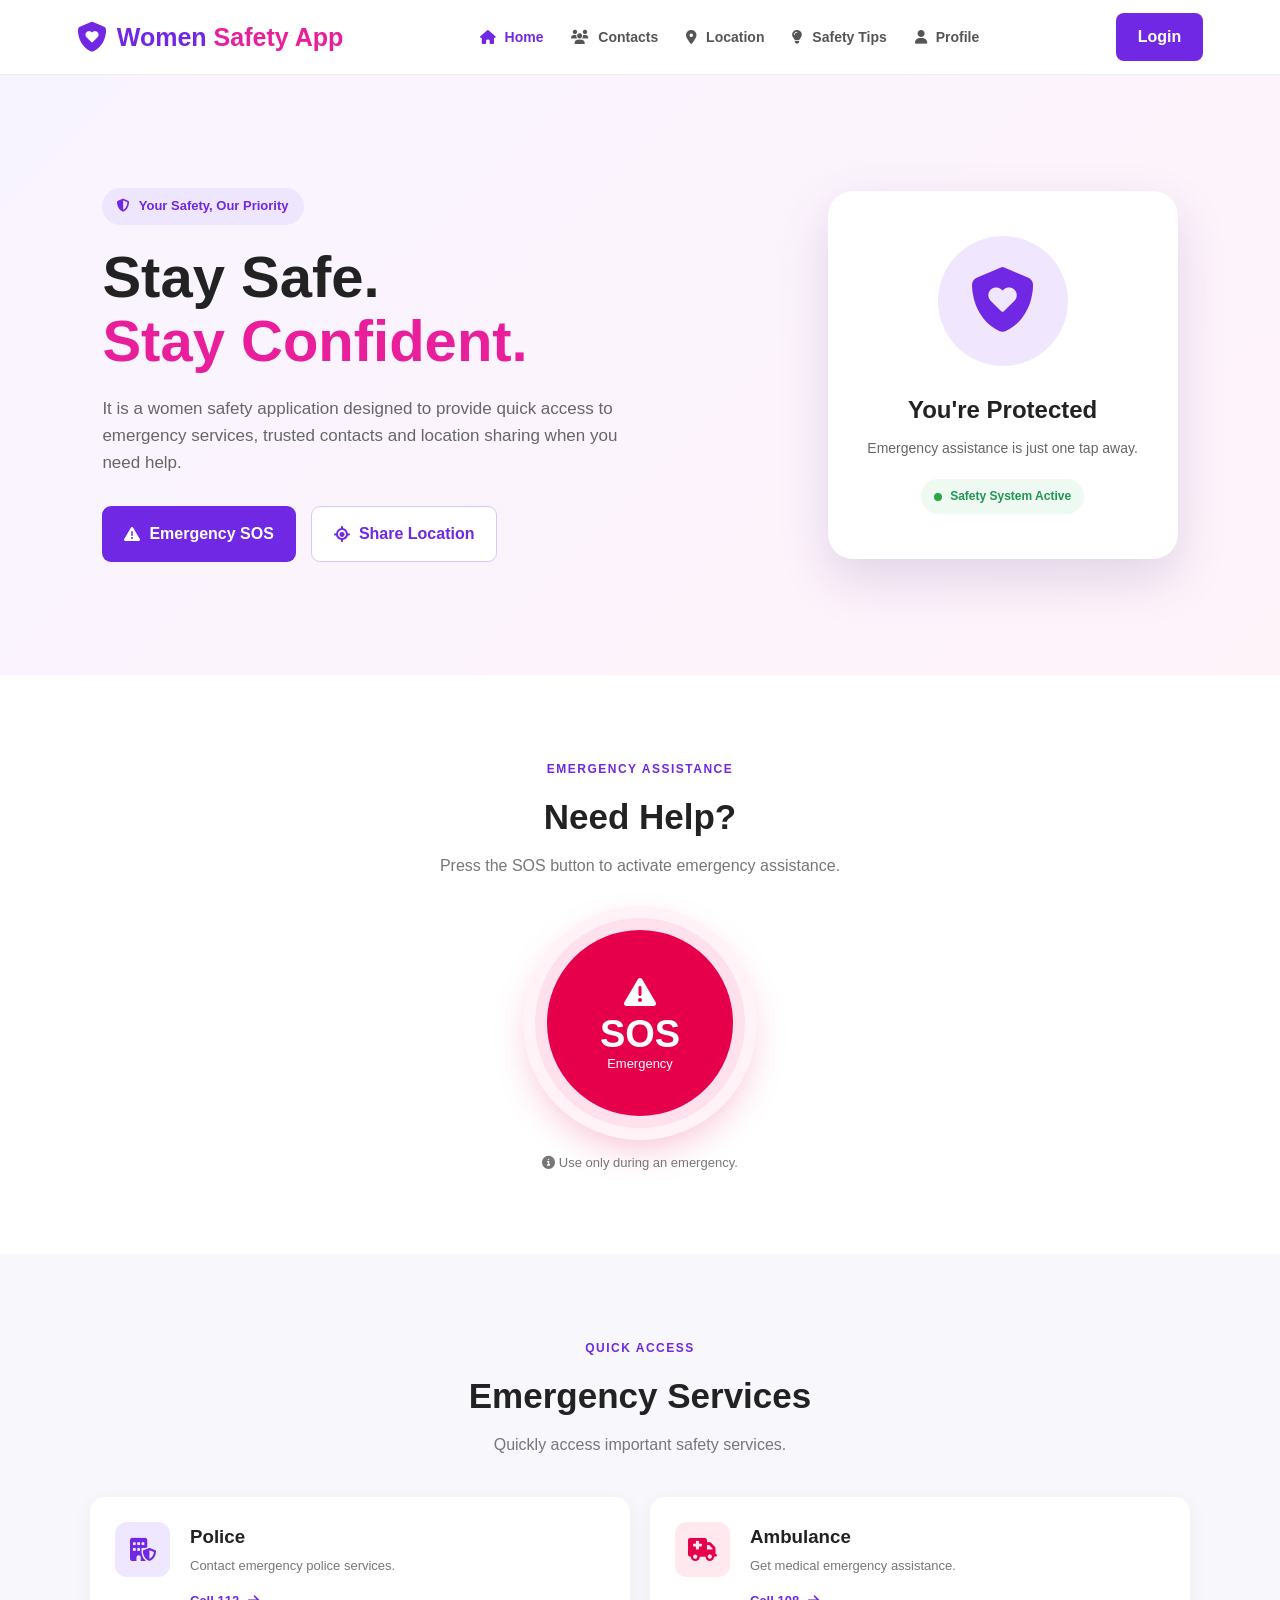
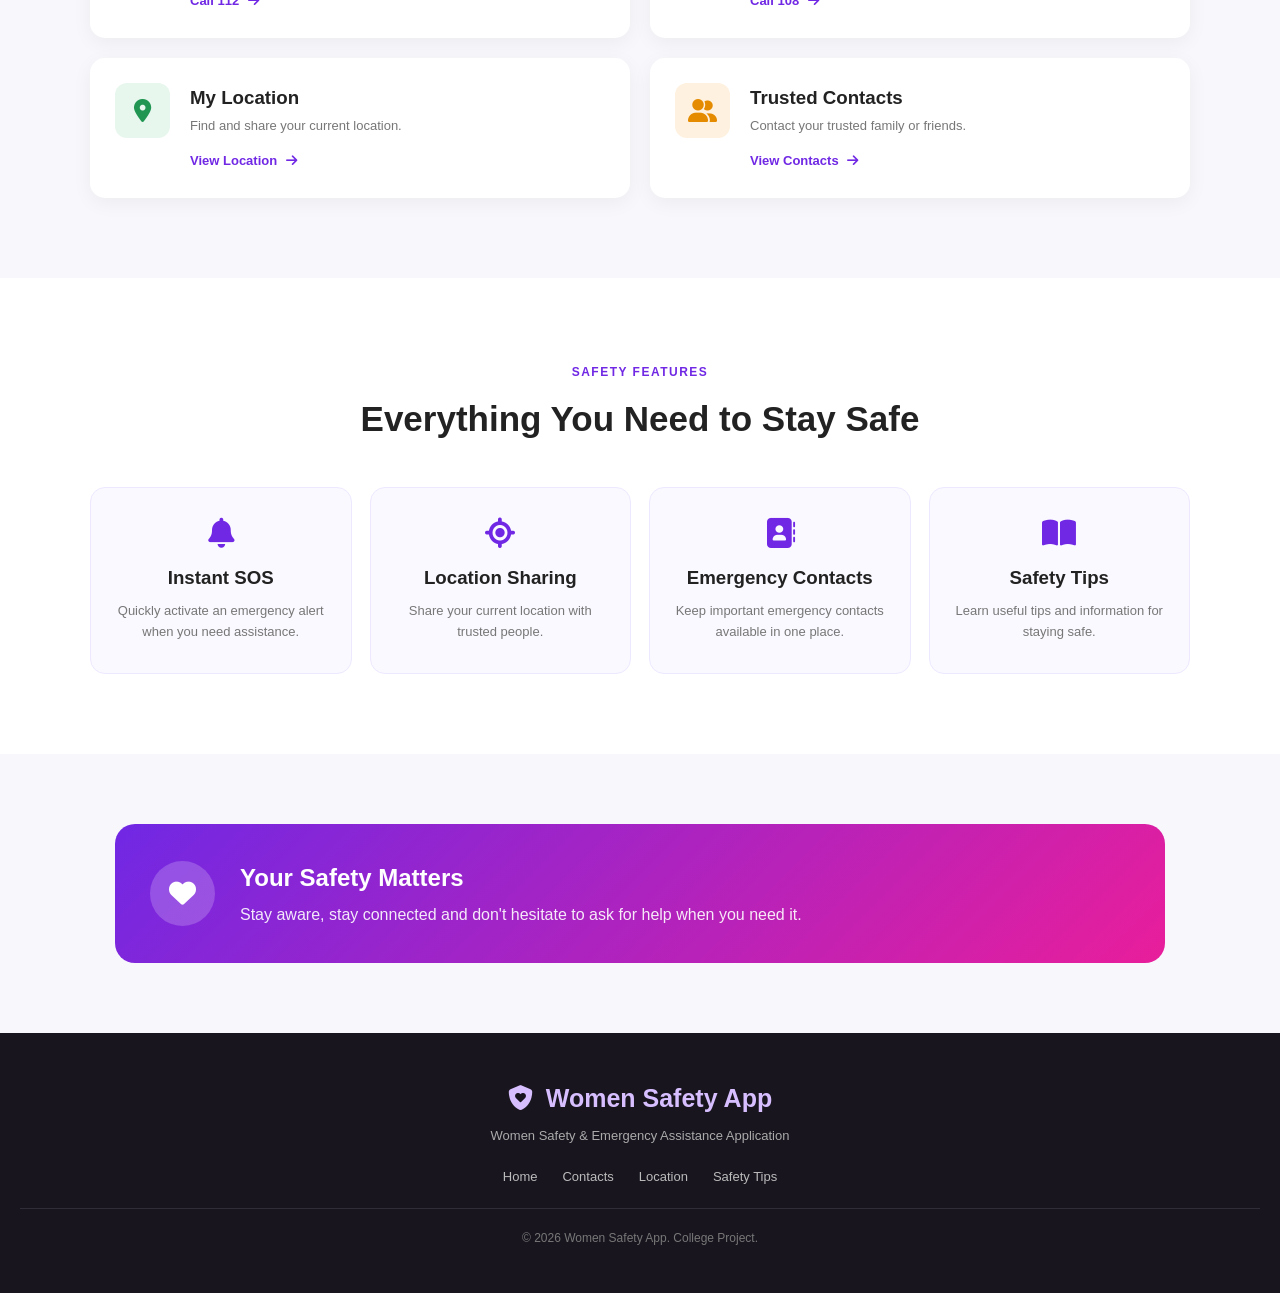
==== index.html @ 21b4808e "Add files via upload" ====
<!DOCTYPE html>
<html lang="en">
<head>
    <meta charset="UTF-8">
    <meta name="viewport" content="width=device-width, initial-scale=1.0">

    <title>Women Safety App</title>

    <!-- CSS -->
    <link rel="stylesheet" href="css/style.css">

    <!-- Icons -->
    <link rel="stylesheet"
          href="https://cdnjs.cloudflare.com/ajax/libs/font-awesome/6.5.2/css/all.min.css">
</head>

<body>

    <!-- ================= NAVBAR ================= -->

    <header class="navbar">

        <div class="logo">
            <i class="fa-solid fa-shield-heart"></i>
            <span>Women<span> Safety App</span></span>
        </div>

        <nav>
            <a href="index.html" class="active">
                <i class="fa-solid fa-house"></i> Home
            </a>

            <a href="contacts.html">
                <i class="fa-solid fa-users"></i> Contacts
            </a>

            <a href="location.html">
                <i class="fa-solid fa-location-dot"></i> Location
            </a>

            <a href="safety-tips.html">
                <i class="fa-solid fa-lightbulb"></i> Safety Tips
            </a>

            <a href="profile.html">
                <i class="fa-solid fa-user"></i> Profile
            </a>
        </nav>

        <a href="login.html" class="login-btn">
            Login
        </a>

    </header>


    <!-- ================= HERO SECTION ================= -->

    <section class="hero">

        <div class="hero-content">

            <span class="welcome">
                <i class="fa-solid fa-shield-halved"></i>
                Your Safety, Our Priority
            </span>

            <h1>
                Stay Safe.<br>
                <span>Stay Confident.</span>
            </h1>

            <p>
               It is a women safety application designed to provide
                quick access to emergency services, trusted contacts and
                location sharing when you need help.
            </p>

            <div class="hero-buttons">

                <a href="#sos" class="primary-btn">
                    <i class="fa-solid fa-triangle-exclamation"></i>
                    Emergency SOS
                </a>

                <a href="location.html" class="secondary-btn">
                    <i class="fa-solid fa-location-crosshairs"></i>
                    Share Location
                </a>

            </div>

        </div>


        <!-- Safety Illustration -->

        <div class="hero-card">

            <div class="shield">
                <i class="fa-solid fa-shield-heart"></i>
            </div>

            <h3>You're Protected</h3>

            <p>
                Emergency assistance is just one tap away.
            </p>

            <div class="status">
                <span class="status-dot"></span>
                Safety System Active
            </div>

        </div>

    </section>


    <!-- ================= SOS SECTION ================= -->

    <section class="sos-section" id="sos">

        <div class="section-heading">

            <span>EMERGENCY ASSISTANCE</span>

            <h2>Need Help?</h2>

            <p>
                Press the SOS button to activate emergency assistance.
            </p>

        </div>


        <div class="sos-container">

            <button class="sos-button" onclick="activateSOS()">

                <div class="sos-inner">

                    <i class="fa-solid fa-triangle-exclamation"></i>

                    <strong>SOS</strong>

                    <small>Emergency</small>

                </div>

            </button>

        </div>
        
        <p class="sos-note">
            <i class="fa-solid fa-circle-info"></i>
            Use only during an emergency.
        </p>

    </section>


    <!-- ================= QUICK SERVICES ================= -->

    <section class="services">

        <div class="section-heading">

            <span>QUICK ACCESS</span>

            <h2>Emergency Services</h2>

            <p>
                Quickly access important safety services.
            </p>

        </div>


        <div class="service-grid">


            <!-- Police -->

            <div class="service-card">

                <div class="service-icon police">
                    <i class="fa-solid fa-building-shield"></i>
                </div>

                <div>
                    <h3>Police</h3>

                    <p>
                        Contact emergency police services.
                    </p>

                    <a href="tel:112" class="service-link">
                        Call 112
                        <i class="fa-solid fa-arrow-right"></i>
                    </a>
                </div>

            </div>


            <!-- Ambulance -->

            <div class="service-card">

                <div class="service-icon ambulance">
                    <i class="fa-solid fa-truck-medical"></i>
                </div>

                <div>
                    <h3>Ambulance</h3>

                    <p>
                        Get medical emergency assistance.
                    </p>

                    <a href="tel:108" class="service-link">
                        Call 108
                        <i class="fa-solid fa-arrow-right"></i>
                    </a>
                </div>

            </div>


            <!-- Location -->

            <div class="service-card">

                <div class="service-icon location">
                    <i class="fa-solid fa-location-dot"></i>
                </div>

                <div>
                    <h3>My Location</h3>

                    <p>
                        Find and share your current location.
                    </p>

                    <a href="location.html" class="service-link">
                        View Location
                        <i class="fa-solid fa-arrow-right"></i>
                    </a>
                </div>

            </div>


            <!-- Contacts -->

            <div class="service-card">

                <div class="service-icon contacts">
                    <i class="fa-solid fa-user-group"></i>
                </div>

                <div>
                    <h3>Trusted Contacts</h3>

                    <p>
                        Contact your trusted family or friends.
                    </p>

                    <a href="contacts.html" class="service-link">
                        View Contacts
                        <i class="fa-solid fa-arrow-right"></i>
                    </a>
                </div>

            </div>

        </div>

    </section>


    <!-- ================= FEATURES ================= -->

    <section class="features">

        <div class="section-heading">

            <span>SAFETY FEATURES</span>

            <h2>Everything You Need to Stay Safe</h2>

        </div>


        <div class="feature-grid">


            <div class="feature-card">

                <i class="fa-solid fa-bell"></i>

                <h3>Instant SOS</h3>

                <p>
                    Quickly activate an emergency alert
                    when you need assistance.
                </p>

            </div>


            <div class="feature-card">

                <i class="fa-solid fa-location-crosshairs"></i>

                <h3>Location Sharing</h3>

                <p>
                    Share your current location with
                    trusted people.
                </p>

            </div>


            <div class="feature-card">

                <i class="fa-solid fa-address-book"></i>

                <h3>Emergency Contacts</h3>

                <p>
                    Keep important emergency contacts
                    available in one place.
                </p>

            </div>


            <div class="feature-card">

                <i class="fa-solid fa-book-open"></i>

                <h3>Safety Tips</h3>

                <p>
                    Learn useful tips and information
                    for staying safe.
                </p>

            </div>

        </div>

    </section>


    <!-- ================= SAFETY MESSAGE ================= -->

    <section class="safety-message">

        <div class="message-icon">
            <i class="fa-solid fa-heart"></i>
        </div>

        <div>

            <h2>Your Safety Matters</h2>

            <p>
                Stay aware, stay connected and don't hesitate
                to ask for help when you need it.
            </p>

        </div>

    </section>


    <!-- ================= FOOTER ================= -->

    <footer>

        <div class="footer-logo">
            <i class="fa-solid fa-shield-heart"></i>
            Women Safety App
        </div>

        <p>
            Women Safety & Emergency Assistance Application
        </p>

        <div class="footer-links">

            <a href="index.html">Home</a>
            <a href="contacts.html">Contacts</a>
            <a href="location.html">Location</a>
            <a href="safety-tips.html">Safety Tips</a>

        </div>

        <div class="copyright">
            © 2026 Women Safety App. College Project.
        </div>

    </footer>

    <!-- ================= JAVASCRIPT ================= -->

    <script src="js/script.js"></script>

</body>
</html>
---- css/style.css ----
/* =====================================================
   SAFEHER - WOMEN SAFETY APP
   MAIN STYLESHEET
===================================================== */


/* ================= GLOBAL ================= */

* {
    margin: 0;
    padding: 0;
    box-sizing: border-box;
}

html {
    scroll-behavior: smooth;
}

body {
    font-family: Arial, Helvetica, sans-serif;
    background: #f8f7fc;
    color: #222;
    line-height: 1.6;
}

a {
    text-decoration: none;
    color: inherit;
}

button,
input {
    font-family: inherit;
}


/* ================= NAVBAR ================= */

.navbar {
    width: 100%;
    min-height: 75px;
    background: #ffffff;
    display: flex;
    align-items: center;
    justify-content: space-between;
    padding: 0 6%;
    border-bottom: 1px solid #eeeeee;
    position: sticky;
    top: 0;
    z-index: 1000;
}

.logo {
    display: flex;
    align-items: center;
    gap: 10px;
    font-size: 25px;
    font-weight: 800;
    color: #7028e4;
}

.logo i {
    font-size: 30px;
}

.logo span span {
    color: #e91e9b;
}

.navbar nav {
    display: flex;
    gap: 28px;
}

.navbar nav a {
    color: #555;
    font-size: 14px;
    font-weight: 600;
    transition: 0.3s;
    padding: 8px 0;
}

.navbar nav a:hover,
.navbar nav a.active {
    color: #7028e4;
}

.navbar nav a i {
    margin-right: 5px;
}

.login-btn {
    background: #7028e4;
    color: white;
    padding: 11px 22px;
    border-radius: 8px;
    font-weight: 600;
    transition: 0.3s;
}

.login-btn:hover {
    transform: translateY(-2px);
    background: #5c1fc7;
}


/* ================= HERO ================= */

.hero {
    min-height: 600px;
    padding: 80px 8%;
    display: flex;
    align-items: center;
    justify-content: space-between;
    gap: 60px;
    background: linear-gradient(
        135deg,
        #f8f4ff 0%,
        #fff3fa 100%
    );
}

.hero-content {
    max-width: 600px;
}

.welcome {
    display: inline-block;
    color: #7028e4;
    background: #eee5ff;
    padding: 8px 15px;
    border-radius: 30px;
    font-size: 13px;
    font-weight: 700;
    margin-bottom: 20px;
}

.welcome i {
    margin-right: 5px;
}

.hero h1 {
    font-size: 58px;
    line-height: 1.1;
    color: #222;
    margin-bottom: 22px;
}

.hero h1 span {
    color: #e91e9b;
}

.hero p {
    color: #666;
    font-size: 17px;
    max-width: 550px;
    margin-bottom: 30px;
}

.hero-buttons {
    display: flex;
    gap: 15px;
    flex-wrap: wrap;
}

.primary-btn,
.secondary-btn {
    padding: 14px 22px;
    border-radius: 9px;
    font-weight: 700;
    display: inline-flex;
    align-items: center;
    gap: 9px;
    transition: 0.3s;
}

.primary-btn {
    background: #7028e4;
    color: white;
}

.primary-btn:hover {
    background: #5c1fc7;
    transform: translateY(-2px);
}

.secondary-btn {
    background: white;
    color: #7028e4;
    border: 1px solid #d9c8f7;
}

.secondary-btn:hover {
    background: #f0e9ff;
}


/* ================= HERO CARD ================= */

.hero-card {
    width: 350px;
    min-height: 350px;
    background: white;
    border-radius: 25px;
    padding: 45px 30px;
    text-align: center;
    box-shadow: 0 20px 50px rgba(70, 35, 120, 0.15);
}

.shield {
    width: 130px;
    height: 130px;
    border-radius: 50%;
    background: #f0e7ff;
    color: #7028e4;
    display: flex;
    justify-content: center;
    align-items: center;
    margin: auto auto 25px;
}

.shield i {
    font-size: 65px;
}

.hero-card h3 {
    font-size: 24px;
    margin-bottom: 8px;
}

.hero-card p {
    font-size: 14px;
    margin: auto auto 20px;
}

.status {
    display: inline-flex;
    align-items: center;
    gap: 8px;
    background: #edf9f1;
    color: #219653;
    padding: 8px 13px;
    border-radius: 30px;
    font-size: 12px;
    font-weight: 700;
}

.status-dot {
    width: 8px;
    height: 8px;
    background: #28a745;
    border-radius: 50%;
}


/* ================= SECTION HEADING ================= */

.section-heading {
    text-align: center;
    margin-bottom: 40px;
}

.section-heading span {
    color: #7028e4;
    font-size: 12px;
    font-weight: 800;
    letter-spacing: 1.5px;
}

.section-heading h2 {
    font-size: 35px;
    margin: 8px 0;
}

.section-heading p {
    color: #777;
}


/* ================= SOS SECTION ================= */

.sos-section {
    background: white;
    padding: 80px 6%;
    text-align: center;
}

.sos-container {
    display: flex;
    justify-content: center;
    align-items: center;
}

.sos-button {
    width: 210px;
    height: 210px;
    border-radius: 50%;
    border: 12px solid #ffe0ed;
    background: #e6004c;
    color: white;
    cursor: pointer;
    box-shadow:
        0 0 0 12px #fff3f7,
        0 15px 40px rgba(230, 0, 76, 0.3);
    transition: 0.3s;
}

.sos-button:hover {
    transform: scale(1.06);
}

.sos-button:active {
    transform: scale(0.97);
}

.sos-inner {
    display: flex;
    flex-direction: column;
    align-items: center;
}

.sos-inner i {
    font-size: 32px;
    margin-bottom: 5px;
}

.sos-inner strong {
    font-size: 38px;
}

.sos-inner small {
    font-size: 13px;
}

.sos-note {
    margin-top: 25px;
    color: #777;
    font-size: 13px;
}


/* ================= SERVICES ================= */

.services {
    padding: 80px 7%;
    background: #f8f7fc;
}

.service-grid {
    display: grid;
    grid-template-columns: repeat(2, 1fr);
    gap: 20px;
    max-width: 1100px;
    margin: auto;
}

.service-card {
    background: white;
    border-radius: 15px;
    padding: 25px;
    display: flex;
    gap: 20px;
    align-items: flex-start;
    box-shadow: 0 5px 20px rgba(0,0,0,0.05);
    transition: 0.3s;
}

.service-card:hover {
    transform: translateY(-5px);
    box-shadow: 0 12px 25px rgba(0,0,0,0.08);
}

.service-icon {
    min-width: 55px;
    height: 55px;
    border-radius: 12px;
    display: flex;
    align-items: center;
    justify-content: center;
    font-size: 23px;
}

.service-icon.police {
    background: #eee7ff;
    color: #7028e4;
}

.service-icon.ambulance {
    background: #ffe9ee;
    color: #e6004c;
}

.service-icon.location {
    background: #e7f7ed;
    color: #219653;
}

.service-icon.contacts {
    background: #fff1df;
    color: #e58b00;
}

.service-card h3 {
    margin-bottom: 4px;
}

.service-card p {
    color: #777;
    font-size: 13px;
    margin-bottom: 10px;
}

.service-link {
    color: #7028e4;
    font-size: 13px;
    font-weight: 700;
}

.service-link i {
    margin-left: 5px;
}


/* ================= FEATURES ================= */

.features {
    padding: 80px 7%;
    background: white;
}

.feature-grid {
    max-width: 1100px;
    margin: auto;
    display: grid;
    grid-template-columns: repeat(4, 1fr);
    gap: 18px;
}

.feature-card {
    text-align: center;
    background: #faf9ff;
    padding: 30px 18px;
    border-radius: 15px;
    border: 1px solid #eee8ff;
    transition: 0.3s;
}

.feature-card:hover {
    transform: translateY(-5px);
    border-color: #d9c8f7;
}

.feature-card > i {
    font-size: 30px;
    color: #7028e4;
    margin-bottom: 15px;
}

.feature-card h3 {
    margin-bottom: 8px;
}

.feature-card p {
    color: #777;
    font-size: 13px;
}


/* ================= SAFETY MESSAGE ================= */

.safety-message {
    max-width: 1050px;
    margin: 70px auto;
    padding: 35px;
    background: linear-gradient(
        135deg,
        #7028e4,
        #e91e9b
    );
    color: white;
    border-radius: 20px;
    display: flex;
    align-items: center;
    gap: 25px;
}

.message-icon {
    min-width: 65px;
    height: 65px;
    border-radius: 50%;
    background: rgba(255,255,255,0.2);
    display: flex;
    justify-content: center;
    align-items: center;
    font-size: 27px;
}

.safety-message h2 {
    margin-bottom: 5px;
}

.safety-message p {
    opacity: 0.9;
}


/* ================= FOOTER ================= */

footer {
    background: #18151f;
    color: white;
    text-align: center;
    padding: 45px 20px;
}

.footer-logo {
    font-size: 25px;
    font-weight: 800;
    color: #d7bfff;
    margin-bottom: 8px;
}

.footer-logo i {
    margin-right: 6px;
}

footer p {
    color: #aaa;
    font-size: 13px;
}

.footer-links {
    margin: 20px 0;
    display: flex;
    justify-content: center;
    gap: 25px;
}

.footer-links a {
    color: #bbb;
    font-size: 13px;
}

.footer-links a:hover {
    color: white;
}

.copyright {
    color: #777;
    font-size: 12px;
    border-top: 1px solid #302c38;
    padding-top: 20px;
}


/* =====================================================
   LOGIN / SIGNUP PAGE
===================================================== */

.login-page {
    min-height: 100vh;
    background: linear-gradient(
        135deg,
        #f4efff,
        #fff2fa
    );
}

.login-container {
    min-height: 100vh;
    display: grid;
    grid-template-columns: 1fr 1fr;
}


/* ================= LOGIN LEFT ================= */

.login-left {
    background: linear-gradient(
        145deg,
        #7028e4,
        #e91e9b
    );
    color: white;
    padding: 70px 10%;
    display: flex;
    flex-direction: column;
    justify-content: center;
}

.login-brand {
    display: flex;
    align-items: center;
    gap: 15px;
    margin-bottom: 60px;
}

.login-brand h1 {
    font-size: 32px;
}

.login-brand h1 span {
    color: #ffd1eb;
}

.brand-icon {
    width: 55px;
    height: 55px;
    border-radius: 15px;
    background: rgba(255,255,255,0.18);
    display: flex;
    justify-content: center;
    align-items: center;
    font-size: 28px;
}

.login-left h2 {
    font-size: 48px;
    line-height: 1.15;
    margin-bottom: 20px;
}

.login-left > p {
    max-width: 500px;
    opacity: 0.9;
    font-size: 16px;
    margin-bottom: 35px;
}


/* ================= LOGIN FEATURES ================= */

.login-features {
    display: flex;
    flex-direction: column;
    gap: 15px;
}

.login-feature {
    display: flex;
    align-items: center;
    gap: 13px;
    font-size: 14px;
}

.login-feature i {
    width: 35px;
    height: 35px;
    background: rgba(255,255,255,0.15);
    border-radius: 9px;
    display: flex;
    align-items: center;
    justify-content: center;
}


/* ================= LOGIN RIGHT ================= */

.login-right {
    display: flex;
    justify-content: center;
    align-items: center;
    padding: 40px;
}

.login-box {
    width: 100%;
    max-width: 470px;
    background: white;
    padding: 45px;
    border-radius: 20px;
    box-shadow: 0 15px 50px rgba(50,30,80,0.12);
}

.mobile-logo {
    display: none;
    width: 60px;
    height: 60px;
    margin: 0 auto 15px;
    border-radius: 15px;
    background: #eee5ff;
    color: #7028e4;
    align-items: center;
    justify-content: center;
    font-size: 28px;
}

.login-box h2 {
    text-align: center;
    font-size: 30px;
}

.login-subtitle {
    text-align: center;
    color: #777;
    font-size: 14px;
    margin: 5px 0 30px;
}


/* ================= INPUT ================= */

.input-group {
    margin-bottom: 18px;
}

.input-group label {
    display: block;
    font-size: 13px;
    font-weight: 700;
    margin-bottom: 7px;
    color: #444;
}

.input-box {
    height: 50px;
    border: 1px solid #ddd;
    border-radius: 9px;
    display: flex;
    align-items: center;
    padding: 0 14px;
    transition: 0.3s;
    background: #fff;
}

.input-box:focus-within {
    border-color: #7028e4;
    box-shadow: 0 0 0 3px #eee5ff;
}

.input-box > i {
    color: #999;
    margin-right: 10px;
}

.input-box input {
    width: 100%;
    border: none;
    outline: none;
    font-size: 14px;
    background: transparent;
}

.input-box input::placeholder {
    color: #aaa;
}

.password-toggle {
    border: none;
    background: none;
    color: #999;
    cursor: pointer;
    padding: 5px;
}


/* ================= LOGIN OPTIONS ================= */

.login-options {
    display: flex;
    justify-content: space-between;
    align-items: center;
    margin: 5px 0 22px;
    font-size: 12px;
}

.remember {
    display: flex;
    align-items: center;
    gap: 7px;
    color: #666;
}

.remember input {
    accent-color: #7028e4;
}

.login-options a {
    color: #7028e4;
    font-weight: 700;
}

.login-options a:hover {
    text-decoration: underline;
}


/* ================= LOGIN BUTTON ================= */

.login-submit {
    width: 100%;
    height: 50px;
    border: none;
    border-radius: 9px;
    background: linear-gradient(
        135deg,
        #7028e4,
        #e91e9b
    );
    color: white;
    font-size: 15px;
    font-weight: 700;
    cursor: pointer;
    transition: 0.3s;
}

.login-submit:hover {
    transform: translateY(-2px);
    box-shadow: 0 8px 20px rgba(112,40,228,0.25);
}

.login-submit i {
    margin-right: 7px;
}


/* ================= DIVIDER ================= */

.divider {
    display: flex;
    align-items: center;
    gap: 12px;
    margin: 25px 0;
    color: #aaa;
    font-size: 12px;
}

.divider::before,
.divider::after {
    content: "";
    flex: 1;
    height: 1px;
    background: #eee;
}


/* ================= DEMO BUTTON ================= */

.demo-login {
    width: 100%;
    height: 48px;
    border: 1px solid #ddd;
    background: white;
    color: #555;
    border-radius: 9px;
    font-weight: 600;
    cursor: pointer;
    transition: 0.3s;
}

.demo-login:hover {
    background: #f8f5ff;
    border-color: #cdb8f5;
}

.demo-login i {
    margin-right: 7px;
    color: #7028e4;
}


/* ================= REGISTER ================= */

.register-text {
    text-align: center;
    color: #777;
    font-size: 13px;
    margin-top: 25px;
}

.register-text a {
    color: #7028e4;
    font-weight: 700;
}

.register-text a:hover {
    text-decoration: underline;
}


/* ================= BACK HOME ================= */

.back-home {
    display: flex;
    justify-content: center;
    align-items: center;
    gap: 7px;
    margin-top: 20px;
    color: #777;
    font-size: 13px;
}

.back-home:hover {
    color: #7028e4;
}


/* ================= TERMS ================= */

.terms {
    margin: 5px 0 20px;
    font-size: 12px;
    line-height: 1.5;
}

.terms a {
    color: #7028e4;
    font-weight: 700;
}


/* =====================================================
   RESPONSIVE DESIGN
===================================================== */


/* Tablets */

@media (max-width: 1000px) {

    .navbar {
        padding: 0 3%;
    }

    .navbar nav {
        gap: 15px;
    }

    .hero {
        padding: 60px 5%;
    }

    .hero h1 {
        font-size: 45px;
    }

    .feature-grid {
        grid-template-columns: repeat(2, 1fr);
    }

    .login-left {
        padding: 50px;
    }

    .login-left h2 {
        font-size: 40px;
    }

}


/* Mobile */

@media (max-width: 750px) {

    /* Navbar */

    .navbar {
        min-height: auto;
        padding: 15px 20px;
        flex-wrap: wrap;
        gap: 12px;
    }

    .navbar nav {
        width: 100%;
        order: 3;
        justify-content: center;
        gap: 13px;
        overflow-x: auto;
    }

    .navbar nav a {
        white-space: nowrap;
        font-size: 12px;
    }

    .login-btn {
        padding: 8px 15px;
        font-size: 13px;
    }


    /* Hero */

    .hero {
        flex-direction: column;
        text-align: center;
        padding: 50px 20px;
    }

    .hero h1 {
        font-size: 40px;
    }

    .hero p {
        font-size: 15px;
    }

    .hero-buttons {
        justify-content: center;
    }

    .hero-card {
        width: 100%;
        max-width: 350px;
    }


    /* Services */

    .service-grid {
        grid-template-columns: 1fr;
    }


    /* Features */

    .feature-grid {
        grid-template-columns: 1fr;
    }


    /* Safety Message */

    .safety-message {
        margin: 40px 20px;
        padding: 25px;
        flex-direction: column;
        text-align: center;
    }


    /* Login */

    .login-container {
        grid-template-columns: 1fr;
    }

    .login-left {
        display: none;
    }

    .login-right {
        min-height: 100vh;
        padding: 20px;
    }

    .login-box {
        padding: 30px 22px;
    }

    .mobile-logo {
        display: flex;
    }

    .login-box h2 {
        font-size: 26px;
    }

}


/* Small Mobile */

@media (max-width: 400px) {

    .logo {
        font-size: 21px;
    }

    .logo i {
        font-size: 25px;
    }

    .hero h1 {
        font-size: 34px;
    }

    .sos-button {
        width: 175px;
        height: 175px;
    }

    .sos-inner strong {
        font-size: 32px;
    }

    .section-heading h2 {
        font-size: 28px;
    }

    .login-box {
        padding: 25px 18px;
    }

}
/* =====================================================
   CONTACTS PAGE
===================================================== */

.page-header {
    background: linear-gradient(135deg, #f1eaff, #fff0f8);
    padding: 60px 8%;
}

.page-header span {
    color: #7028e4;
    font-size: 12px;
    font-weight: 800;
    letter-spacing: 1px;
}

.page-header h1 {
    font-size: 42px;
    margin: 8px 0;
}

.page-header p {
    color: #777;
}


.contacts-container {
    max-width: 1100px;
    margin: auto;
    padding: 50px 20px;
}


.contact-form-card,
.contact-list-card,
.official-emergency {
    background: white;
    border-radius: 18px;
    padding: 30px;
    margin-bottom: 25px;
    box-shadow: 0 5px 25px rgba(0,0,0,0.06);
}


.card-title {
    display: flex;
    align-items: center;
    gap: 15px;
    margin-bottom: 25px;
}

.title-icon {
    width: 55px;
    height: 55px;
    background: #eee5ff;
    color: #7028e4;
    border-radius: 12px;
    display: flex;
    justify-content: center;
    align-items: center;
    font-size: 22px;
}

.card-title h2 {
    font-size: 22px;
}

.card-title p {
    color: #888;
    font-size: 13px;
}


.form-grid {
    display: grid;
    grid-template-columns: repeat(3, 1fr);
    gap: 18px;
}


.form-group label {
    display: block;
    font-size: 13px;
    font-weight: 700;
    margin-bottom: 7px;
}


.contact-input {
    height: 48px;
    border: 1px solid #ddd;
    border-radius: 9px;
    display: flex;
    align-items: center;
    padding: 0 13px;
}

.contact-input:focus-within {
    border-color: #7028e4;
    box-shadow: 0 0 0 3px #eee5ff;
}

.contact-input i {
    color: #999;
    margin-right: 10px;
}

.contact-input input,
.contact-input select {
    width: 100%;
    height: 100%;
    border: none;
    outline: none;
    background: transparent;
    font-size: 13px;
}


.add-contact-btn {
    margin-top: 20px;
    padding: 13px 22px;
    border: none;
    border-radius: 9px;
    background: #7028e4;
    color: white;
    font-weight: 700;
    cursor: pointer;
}

.add-contact-btn:hover {
    background: #5c1fc7;
}


.list-header {
    display: flex;
    align-items: center;
    justify-content: space-between;
    margin-bottom: 20px;
}

.small-title {
    color: #7028e4;
    font-size: 11px;
    font-weight: 800;
    letter-spacing: 1px;
}

.list-header h2 {
    margin-top: 4px;
}


.contact-count {
    background: #f0e9ff;
    color: #7028e4;
    padding: 8px 13px;
    border-radius: 20px;
    font-size: 12px;
    font-weight: 700;
}


.contact-item {
    display: grid;
    grid-template-columns: 1.5fr 1fr auto;
    align-items: center;
    gap: 20px;
    padding: 17px;
    background: #faf9ff;
    border: 1px solid #eee9f8;
    border-radius: 12px;
    margin-bottom: 10px;
}


.contact-person {
    display: flex;
    align-items: center;
    gap: 12px;
}


.person-avatar {
    width: 45px;
    height: 45px;
    border-radius: 50%;
    background: #7028e4;
    color: white;
    display: flex;
    align-items: center;
    justify-content: center;
    font-weight: 800;
}


.contact-person h3 {
    font-size: 15px;
}


.contact-person span {
    color: #888;
    font-size: 12px;
}


.contact-number {
    color: #555;
    font-size: 13px;
}


.contact-number i {
    color: #7028e4;
    margin-right: 5px;
}


.contact-actions {
    display: flex;
    gap: 8px;
}


.call-contact {
    background: #219653;
    color: white;
    padding: 9px 13px;
    border-radius: 7px;
    font-size: 12px;
    font-weight: 700;
}


.delete-contact {
    width: 35px;
    border: none;
    border-radius: 7px;
    background: #ffe8ee;
    color: #e6004c;
    cursor: pointer;
}


.empty-state {
    text-align: center;
    padding: 35px 20px;
    color: #777;
}


.empty-icon {
    width: 65px;
    height: 65px;
    background: #f0e9ff;
    color: #7028e4;
    border-radius: 50%;
    display: flex;
    justify-content: center;
    align-items: center;
    margin: auto auto 15px;
    font-size: 25px;
}


.empty-state h3 {
    color: #444;
    margin-bottom: 5px;
}


.empty-state p {
    font-size: 13px;
}


/* Official emergency services */

.official-grid {
    display: grid;
    grid-template-columns: repeat(2, 1fr);
    gap: 15px;
}


.official-card {
    display: flex;
    align-items: center;
    gap: 15px;
    padding: 18px;
    background: #faf9ff;
    border-radius: 12px;
}


.official-icon {
    width: 48px;
    height: 48px;
    border-radius: 10px;
    background: #eee5ff;
    color: #7028e4;
    display: flex;
    justify-content: center;
    align-items: center;
    font-size: 20px;
}


.official-card h3 {
    font-size: 15px;
}


.official-card p {
    color: #888;
    font-size: 12px;
}


.official-card a {
    display: inline-block;
    margin-top: 4px;
    color: #7028e4;
    font-size: 12px;
    font-weight: 800;
}


/* Contacts responsive */

@media (max-width: 800px) {

    .form-grid {
        grid-template-columns: 1fr;
    }

    .contact-item {
        grid-template-columns: 1fr;
    }

    .contact-actions {
        justify-content: flex-start;
    }

    .official-grid {
        grid-template-columns: 1fr;
    }

}


@media (max-width: 500px) {

    .page-header {
        padding: 40px 20px;
    }

    .page-header h1 {
        font-size: 32px;
    }

    .contact-form-card,
    .contact-list-card,
    .official-emergency {
        padding: 20px;
    }

    .list-header {
        align-items: flex-start;
        gap: 10px;
    }

}
/* =====================================================
   SAFETY TIPS PAGE
===================================================== */

.tips-container {
    max-width: 1000px;
    margin: auto;
    padding: 50px 20px;
}

.safety-tip-card {
    background: white;
    border-radius: 16px;
    padding: 25px;
    margin-bottom: 16px;
    display: grid;
    grid-template-columns: 55px 60px 1fr;
    align-items: center;
    gap: 18px;
    box-shadow: 0 5px 20px rgba(0,0,0,0.05);
    border: 1px solid #eee8f8;
}

.tip-number {
    font-size: 14px;
    font-weight: 800;
    color: #7028e4;
}

.tip-icon {
    width: 55px;
    height: 55px;
    border-radius: 12px;
    background: #eee5ff;
    color: #7028e4;
    display: flex;
    justify-content: center;
    align-items: center;
    font-size: 22px;
}

.tip-content h2 {
    font-size: 19px;
    margin-bottom: 5px;
}

.tip-content p {
    color: #777;
    font-size: 13px;
}

.emergency-mini-links {
    display: flex;
    gap: 10px;
    margin-top: 12px;
    flex-wrap: wrap;
}

.emergency-mini-links a {
    background: #f0e9ff;
    color: #7028e4;
    padding: 7px 11px;
    border-radius: 7px;
    font-size: 11px;
    font-weight: 700;
}

.tips-emergency {
    margin-top: 35px;
    padding: 25px;
    background: linear-gradient(135deg, #7028e4, #e91e9b);
    color: white;
    border-radius: 16px;
    display: flex;
    align-items: center;
    gap: 15px;
}

.tips-emergency-icon {
    width: 50px;
    height: 50px;
    background: rgba(255,255,255,0.2);
    border-radius: 50%;
    display: flex;
    align-items: center;
    justify-content: center;
}

.tips-emergency h2 {
    font-size: 19px;
}

.tips-emergency p {
    opacity: 0.9;
    font-size: 12px;
}

.tips-emergency a {
    margin-left: auto;
    background: white;
    color: #7028e4;
    padding: 10px 16px;
    border-radius: 8px;
    font-size: 12px;
    font-weight: 800;
}


/* =====================================================
   PROFILE PAGE
===================================================== */

.profile-container {
    max-width: 900px;
    margin: auto;
    padding: 50px 20px;
}

.profile-card,
.settings-card,
.account-actions {
    background: white;
    border-radius: 18px;
    padding: 30px;
    margin-bottom: 20px;
    box-shadow: 0 5px 25px rgba(0,0,0,0.06);
}

.profile-header {
    display: flex;
    align-items: center;
    gap: 18px;
    padding-bottom: 25px;
    border-bottom: 1px solid #eee;
    margin-bottom: 25px;
}

.profile-avatar {
    width: 75px;
    height: 75px;
    border-radius: 50%;
    background: linear-gradient(135deg, #7028e4, #e91e9b);
    color: white;
    display: flex;
    justify-content: center;
    align-items: center;
    font-size: 30px;
    font-weight: 800;
}

.profile-header h2 {
    font-size: 23px;
}

.profile-header p {
    color: #888;
    font-size: 13px;
    margin: 3px 0 7px;
}

.profile-status {
    background: #edf9f1;
    color: #219653;
    padding: 5px 9px;
    border-radius: 15px;
    font-size: 10px;
    font-weight: 700;
}

.profile-status i {
    font-size: 6px;
    margin-right: 3px;
}

.profile-grid {
    display: grid;
    grid-template-columns: repeat(2, 1fr);
    gap: 18px;
}

.save-profile-btn {
    margin-top: 22px;
    padding: 12px 20px;
    border: none;
    border-radius: 8px;
    background: #7028e4;
    color: white;
    font-weight: 700;
    cursor: pointer;
}

.save-profile-btn:hover {
    background: #5c1fc7;
}

.settings-title {
    display: flex;
    gap: 14px;
    align-items: center;
    margin-bottom: 15px;
}

.settings-title h2 {
    font-size: 21px;
}

.settings-title p {
    color: #888;
    font-size: 12px;
}

.setting-row {
    display: flex;
    justify-content: space-between;
    align-items: center;
    padding: 18px 0;
    border-top: 1px solid #eee;
}

.setting-row h3 {
    font-size: 14px;
}

.setting-row h3 i {
    color: #7028e4;
    margin-right: 7px;
}

.setting-row p {
    color: #888;
    font-size: 11px;
    margin-top: 3px;
    max-width: 600px;
}


/* Toggle */

.switch {
    position: relative;
    width: 45px;
    height: 24px;
    flex-shrink: 0;
}

.switch input {
    display: none;
}

.slider {
    position: absolute;
    inset: 0;
    background: #ccc;
    border-radius: 30px;
    cursor: pointer;
    transition: 0.3s;
}

.slider:before {
    content: "";
    position: absolute;
    width: 18px;
    height: 18px;
    left: 3px;
    top: 3px;
    background: white;
    border-radius: 50%;
    transition: 0.3s;
}

.switch input:checked + .slider {
    background: #7028e4;
}

.switch input:checked + .slider:before {
    transform: translateX(21px);
}


/* Account Actions */

.account-action,
.logout-action {
    width: 100%;
    display: flex;
    align-items: center;
    gap: 15px;
    padding: 17px 5px;
    border-bottom: 1px solid #eee;
    background: transparent;
    border-top: none;
    border-left: none;
    border-right: none;
    text-align: left;
    cursor: pointer;
}

.account-action:last-child,
.logout-action:last-child {
    border-bottom: none;
}

.account-action > i:first-child,
.logout-action > i:first-child {
    width: 42px;
    height: 42px;
    background: #f0e9ff;
    color: #7028e4;
    border-radius: 10px;
    display: flex;
    justify-content: center;
    align-items: center;
}

.account-action div,
.logout-action div {
    flex: 1;
}

.account-action strong,
.logout-action strong {
    display: block;
    font-size: 14px;
}

.account-action span,
.logout-action span {
    color: #888;
    font-size: 11px;
}

.account-action .arrow,
.logout-action .arrow {
    color: #aaa;
    width: auto;
    height: auto;
    background: transparent;
}

.logout-action > i:first-child {
    color: #e6004c;
    background: #ffe9ef;
}

.logout-action:hover {
    background: #fff8fa;
}


/* Responsive */

@media (max-width: 700px) {

    .safety-tip-card {
        grid-template-columns: 45px 1fr;
    }

    .tip-number {
        grid-row: span 2;
    }

    .tip-content {
        grid-column: 2;
    }

    .tips-emergency {
        flex-wrap: wrap;
    }

    .tips-emergency a {
        margin-left: 0;
    }

    .profile-grid {
        grid-template-columns: 1fr;
    }

}

@media (max-width: 450px) {

    .safety-tip-card {
        padding: 18px;
        gap: 12px;
    }

    .profile-card,
    .settings-card,
    .account-actions {
        padding: 20px;
    }

    .profile-avatar {
        width: 60px;
        height: 60px;
        font-size: 24px;
    }

}
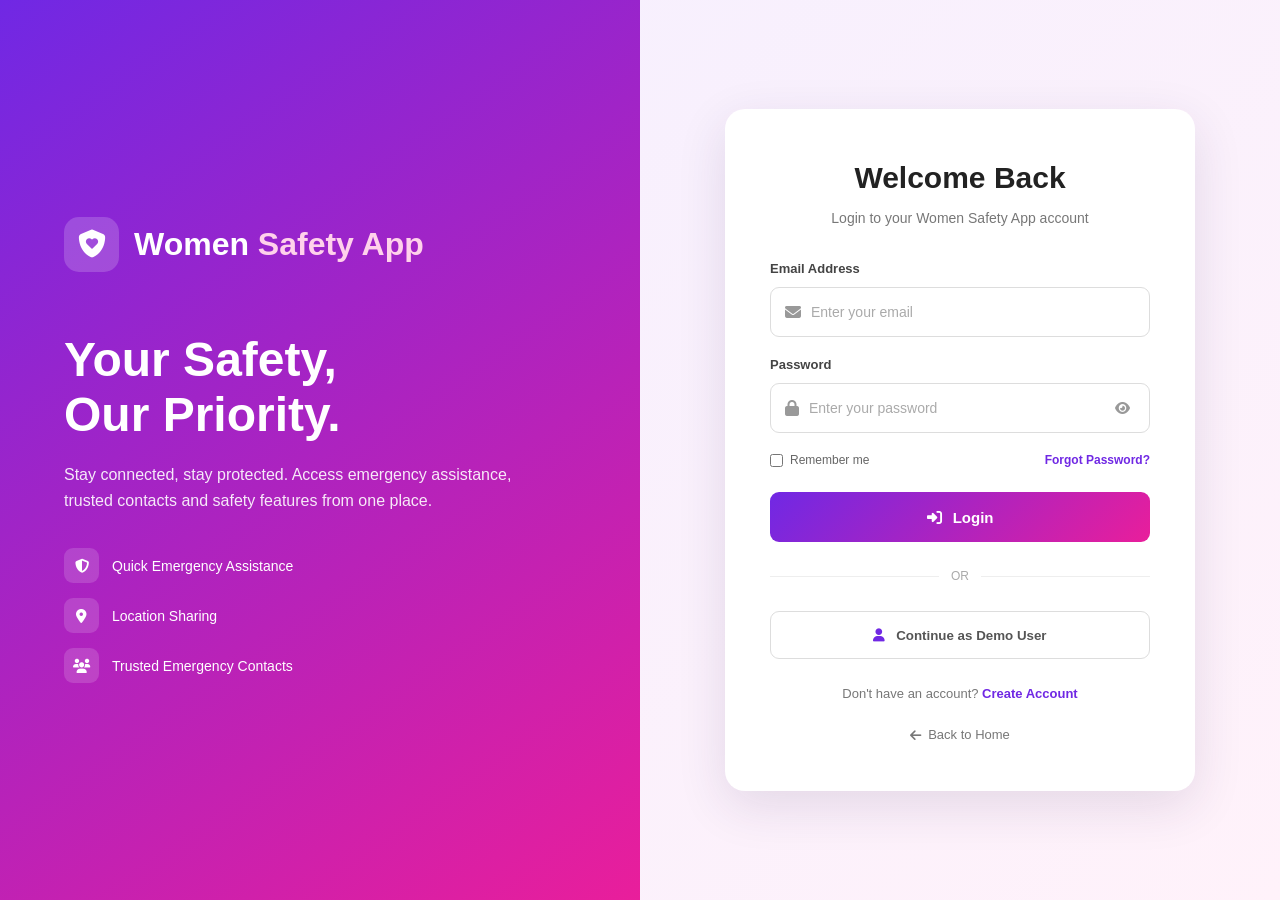
==== commit 251c0c8a: "Add files via upload" ====
--- a/index.html
+++ b/index.html
@@ -13,6 +13,12 @@
     <!-- Icons -->
     <link rel="stylesheet"
           href="https://cdnjs.cloudflare.com/ajax/libs/font-awesome/6.5.2/css/all.min.css">
+
+    <script>
+    if (localStorage.getItem("Women Safety App LoggedIn") !== "true") {
+        window.location.replace("login.html");
+    }
+</script>
 </head>
 
 <body>
@@ -48,10 +54,11 @@
             </a>
         </nav>
 
-        <a href="login.html" class="login-btn">
-            Login
-        </a>
-
+        <div id="authButton">
+            <a href="login.html" class="login-btn">
+                Login
+            </a>
+        </div>
     </header>
 
 
@@ -413,4 +420,3 @@
 
 </body>
 </html>
-
--- a/css/style.css
+++ b/css/style.css
@@ -1869,3 +1869,346 @@
     }
 
 }
+
+/* =====================================================
+   LOCATION PAGE - FINAL DESIGN
+===================================================== */
+
+.location-container {
+    max-width: 1100px;
+    margin: auto;
+    padding: 50px 20px 70px;
+}
+
+/* Main Location Card */
+.location-card {
+    background: #ffffff;
+    border-radius: 20px;
+    padding: 35px;
+    text-align: center;
+    box-shadow: 0 8px 30px rgba(70, 35, 120, 0.08);
+    margin-bottom: 25px;
+}
+
+.location-icon-large {
+    width: 85px;
+    height: 85px;
+    margin: 0 auto 18px;
+    border-radius: 50%;
+    background: #eee5ff;
+    color: #7028e4;
+    display: flex;
+    align-items: center;
+    justify-content: center;
+    font-size: 36px;
+}
+
+.location-card h2 {
+    font-size: 27px;
+    color: #222;
+    margin-bottom: 7px;
+}
+
+.location-card > p {
+    color: #777;
+    font-size: 14px;
+    margin-bottom: 25px;
+}
+
+/* Get Location Button */
+.get-location-btn {
+    width: 100%;
+    max-width: 500px;
+    min-height: 55px;
+    border: none;
+    border-radius: 10px;
+    background: linear-gradient(135deg, #7028e4, #e91e9b);
+    color: white;
+    font-size: 15px;
+    font-weight: 700;
+    cursor: pointer;
+    display: inline-flex;
+    align-items: center;
+    justify-content: center;
+    gap: 9px;
+    transition: 0.3s;
+    box-shadow: 0 8px 20px rgba(112, 40, 228, 0.2);
+}
+
+.get-location-btn:hover {
+    transform: translateY(-2px);
+    box-shadow: 0 12px 25px rgba(112, 40, 228, 0.28);
+}
+
+.get-location-btn:active {
+    transform: scale(0.98);
+}
+
+/* Loading */
+.location-loading {
+    display: none;
+    margin: 18px auto 0;
+    padding: 13px 16px;
+    max-width: 500px;
+    background: #f5f1ff;
+    color: #7028e4;
+    border-radius: 10px;
+    font-size: 13px;
+    font-weight: 600;
+}
+
+.location-loading i {
+    margin-right: 7px;
+}
+
+/* Error */
+.location-error {
+    display: none;
+    margin: 18px auto 0;
+    padding: 13px 16px;
+    max-width: 500px;
+    background: #fff0f3;
+    color: #d6285c;
+    border: 1px solid #ffd3df;
+    border-radius: 10px;
+    font-size: 13px;
+    font-weight: 600;
+    text-align: left;
+}
+
+.location-error i {
+    margin-right: 7px;
+}
+
+/* Location Details */
+.location-details {
+    background: #ffffff;
+    border-radius: 20px;
+    padding: 32px;
+    box-shadow: 0 8px 30px rgba(70, 35, 120, 0.08);
+    margin-bottom: 25px;
+}
+
+.location-details-header {
+    display: flex;
+    align-items: center;
+    justify-content: space-between;
+    gap: 20px;
+    margin-bottom: 25px;
+}
+
+.location-details-header .small-title {
+    color: #7028e4;
+    font-size: 11px;
+    font-weight: 800;
+    letter-spacing: 1.5px;
+}
+
+.location-details-header h2 {
+    font-size: 25px;
+    margin-top: 5px;
+}
+
+/* Location Found */
+.location-status {
+    display: flex;
+    align-items: center;
+    gap: 7px;
+    background: #edf9f1;
+    color: #219653;
+    padding: 8px 13px;
+    border-radius: 20px;
+    font-size: 12px;
+    font-weight: 700;
+    white-space: nowrap;
+}
+
+.location-status span {
+    width: 8px;
+    height: 8px;
+    background: #28a745;
+    border-radius: 50%;
+}
+
+/* Coordinates */
+.coordinates-grid {
+    display: grid;
+    grid-template-columns: repeat(2, 1fr);
+    gap: 14px;
+}
+
+.coordinate-box {
+    display: flex;
+    align-items: center;
+    gap: 14px;
+    padding: 18px;
+    background: #faf9ff;
+    border: 1px solid #eee9f8;
+    border-radius: 14px;
+    transition: 0.25s;
+}
+
+.coordinate-box:hover {
+    border-color: #d9c8f7;
+    transform: translateY(-2px);
+}
+
+.coordinate-icon {
+    width: 48px;
+    height: 48px;
+    border-radius: 12px;
+    background: #eee5ff;
+    color: #7028e4;
+    display: flex;
+    align-items: center;
+    justify-content: center;
+    font-size: 19px;
+    flex-shrink: 0;
+}
+
+.coordinate-box span {
+    display: block;
+    color: #888;
+    font-size: 12px;
+    margin-bottom: 3px;
+}
+
+.coordinate-box strong {
+    display: block;
+    color: #222;
+    font-size: 15px;
+    word-break: break-word;
+}
+
+/* Map & Share Buttons */
+.map-actions {
+    display: grid;
+    grid-template-columns: 1fr 1fr;
+    gap: 14px;
+    margin-top: 22px;
+}
+
+.map-actions button {
+    min-height: 52px;
+    border: none;
+    border-radius: 10px;
+    padding: 12px 15px;
+    font-size: 14px;
+    font-weight: 700;
+    cursor: pointer;
+    transition: 0.25s;
+}
+
+.open-map-btn {
+    background: #7028e4;
+    color: white;
+}
+
+.share-location-btn {
+    background: #e91e9b;
+    color: white;
+}
+
+.map-actions button:hover:not(:disabled) {
+    transform: translateY(-2px);
+}
+
+.map-actions button:disabled {
+    background: #e3e3e3 !important;
+    color: #999 !important;
+    cursor: not-allowed;
+}
+
+/* Privacy / Safety */
+.location-safety {
+    display: flex;
+    align-items: flex-start;
+    gap: 16px;
+    padding: 23px;
+    background: linear-gradient(
+        135deg,
+        #f7f1ff,
+        #fff3fa
+    );
+    border: 1px solid #eee1fa;
+    border-radius: 18px;
+}
+
+.safety-icon {
+    width: 48px;
+    height: 48px;
+    border-radius: 12px;
+    background: #eee5ff;
+    color: #7028e4;
+    display: flex;
+    align-items: center;
+    justify-content: center;
+    font-size: 20px;
+    flex-shrink: 0;
+}
+
+.location-safety h3 {
+    font-size: 16px;
+    margin-bottom: 4px;
+}
+
+.location-safety p {
+    color: #777;
+    font-size: 13px;
+    line-height: 1.6;
+}
+
+
+/* =====================================================
+   LOCATION PAGE - MOBILE
+===================================================== */
+
+@media (max-width: 700px) {
+
+    .location-container {
+        padding: 30px 15px 50px;
+    }
+
+    .location-card {
+        padding: 25px 20px;
+    }
+
+    .location-icon-large {
+        width: 72px;
+        height: 72px;
+        font-size: 30px;
+    }
+
+    .location-card h2 {
+        font-size: 23px;
+    }
+
+    .location-details {
+        padding: 22px 18px;
+    }
+
+    .location-details-header {
+        align-items: flex-start;
+        flex-direction: column;
+    }
+
+    .location-details-header h2 {
+        font-size: 22px;
+    }
+
+    .location-status {
+        font-size: 11px;
+    }
+
+    .coordinates-grid {
+        grid-template-columns: 1fr;
+    }
+
+    .map-actions {
+        grid-template-columns: 1fr;
+    }
+
+    .location-safety {
+        padding: 18px;
+    }
+}
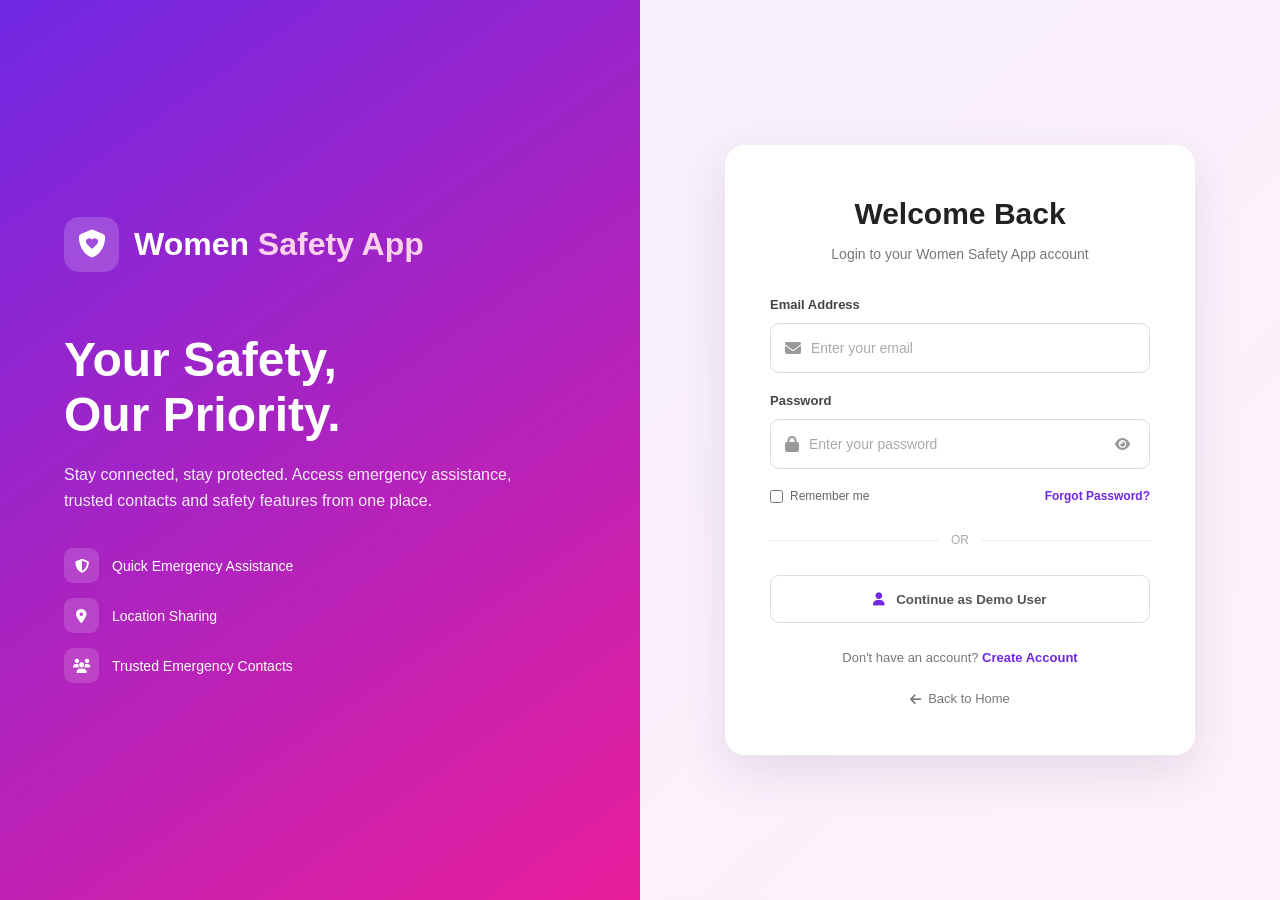
==== commit 1152058f: "Add files via upload" ====
--- a/index.html
+++ b/index.html
@@ -22,6 +22,11 @@
 </head>
 
 <body>
+    <script>
+        if (localStorage.getItem("Women Safety App LoggedIn") !== "true") {
+        window.location.replace("login.html");
+        }
+    </script>
 
     <!-- ================= NAVBAR ================= -->
 
@@ -36,6 +41,11 @@
             <a href="index.html" class="active">
                 <i class="fa-solid fa-house"></i> Home
             </a>
+            
+            <a href="dashboard.html">
+                <i class="fas fa-chart-line"></i> Dashboard
+            </a>
+
 
             <a href="contacts.html">
                 <i class="fa-solid fa-users"></i> Contacts
--- a/css/style.css
+++ b/css/style.css
@@ -70,7 +70,8 @@
 
 .navbar nav {
     display: flex;
-    gap: 28px;
+    gap: 21px;
+    margin-left: auto;
 }
 
 .navbar nav a {
@@ -2211,4 +2212,444 @@
     .location-safety {
         padding: 18px;
     }
-}+}
+
+
+
+
+
+
+
+/* ============== SMART EMERGENCY DASHBOARD ============== */
+
+.dashboard-welcome {
+    display: flex;
+    justify-content: space-between;
+    align-items: center;
+    gap: 24px;
+    padding: 48px 6% 32px;
+    background: linear-gradient(135deg, #f1eaff, #fff0f8);
+}
+
+.dashboard-eyebrow,
+.dashboard-section-heading span,
+.dashboard-checklist-content > span {
+    color: #7028e4;
+    font-size: 12px;
+    font-weight: 800;
+    letter-spacing: 1.2px;
+}
+
+.dashboard-welcome h1 {
+    margin: 12px 0;
+    font-size: clamp(30px, 4vw, 42px);
+    color: #25183d;
+}
+
+.dashboard-welcome p {
+    color: #625a70;
+    line-height: 1.7;
+    margin-bottom: 0;
+}
+
+.dashboard-status {
+    white-space: nowrap;
+    padding: 12px 16px;
+    background: #ffffff;
+    border-radius: 30px;
+    color: #287a48;
+    font-size: 13px;
+    font-weight: 700;
+}
+
+.dashboard-status-dot {
+    display: inline-block;
+    width: 8px;
+    height: 8px;
+    background: #2ca55d;
+    border-radius: 50%;
+    margin-right: 8px;
+}
+
+.dashboard-container {
+    max-width: 1250px;
+    width: 90%;
+    margin: 32px auto 65px;
+}
+
+.dashboard-sos-card {
+    display: flex;
+    align-items: center;
+    justify-content: space-between;
+    gap: 25px;
+    padding: 32px;
+    border-radius: 22px;
+    color: #ffffff;
+    background: linear-gradient(120deg, #6e26c8, #a13ec7);
+    box-shadow: 0 12px 32px rgba(112, 40, 228, 0.16);
+}
+
+.dashboard-sos-copy {
+    max-width: 650px;
+}
+
+.sos-label {
+    font-size: 11px;
+    letter-spacing: 1.5px;
+    font-weight: 800;
+    color: #f5dfff;
+}
+
+.dashboard-sos-card h2 {
+    font-size: clamp(24px, 3vw, 34px);
+    margin: 12px 0;
+}
+
+.dashboard-sos-card p {
+    line-height: 1.7;
+    color: #f5eaff;
+}
+
+.dashboard-sos-button {
+    display: inline-flex;
+    align-items: center;
+    gap: 10px;
+    margin: 10px 0;
+    padding: 14px 23px;
+    border: none;
+    border-radius: 12px;
+    background: #ffffff;
+    color: #7b21ba;
+    font-size: 15px;
+    font-weight: 800;
+    cursor: pointer;
+}
+
+.dashboard-sos-button:hover {
+    transform: translateY(-2px);
+}
+
+.dashboard-sos-card small {
+    display: block;
+    margin-top: 8px;
+    color: #f2e4ff;
+    line-height: 1.6;
+}
+
+.dashboard-sos-icon {
+    display: grid;
+    place-items: center;
+    flex-shrink: 0;
+    width: 135px;
+    height: 135px;
+    border: 1px solid rgba(255,255,255,0.4);
+    background: rgba(255,255,255,0.13);
+    border-radius: 50%;
+    font-size: 58px;
+}
+
+.dashboard-stats {
+    display: grid;
+    grid-template-columns: repeat(3, minmax(0, 1fr));
+    gap: 20px;
+    margin: 28px 0 42px;
+}
+
+.dashboard-stat-card {
+    display: flex;
+    align-items: center;
+    gap: 15px;
+    padding: 22px;
+    background: #ffffff;
+    border: 1px solid #eee8f5;
+    border-radius: 17px;
+    box-shadow: 0 5px 20px rgba(45, 25, 70, 0.04);
+    min-width: 0;
+}
+
+.dashboard-stat-icon,
+.dashboard-action-icon {
+    display: grid;
+    place-items: center;
+    flex-shrink: 0;
+    width: 48px;
+    height: 48px;
+    border-radius: 14px;
+    font-size: 20px;
+}
+
+.purple {
+    color: #7028e4;
+    background: #f0e7ff;
+}
+
+.pink {
+    color: #d63384;
+    background: #ffe6f1;
+}
+
+.green {
+    color: #24834a;
+    background: #e4f7e9;
+}
+
+.red {
+    color: #d82945;
+    background: #ffeaed;
+}
+
+.blue {
+    color: #286bd6;
+    background: #e8f0ff;
+}
+
+.orange {
+    color: #b86710;
+    background: #fff0dc;
+}
+
+.dashboard-stat-card p {
+    margin: 0 0 5px;
+    font-size: 13px;
+    color: #6e6678;
+}
+
+.dashboard-stat-card h3 {
+    margin: 0 0 5px;
+    font-size: 20px;
+    color: #2a2037;
+}
+
+.dashboard-stat-card span {
+    font-size: 11px;
+    color: #777080;
+    line-height: 1.5;
+}
+
+.dashboard-section-heading {
+    margin-bottom: 20px;
+}
+
+.dashboard-section-heading h2 {
+    margin: 8px 0;
+    color: #2a2037;
+    font-size: 28px;
+}
+
+.dashboard-action-grid {
+    display: grid;
+    grid-template-columns: repeat(4, minmax(0, 1fr));
+    gap: 20px;
+}
+
+.dashboard-action-card {
+    display: block;
+    text-decoration: none;
+    color: inherit;
+    background: #ffffff;
+    border: 1px solid #eee8f5;
+    border-radius: 17px;
+    padding: 23px;
+    transition: transform 0.2s, box-shadow 0.2s;
+}
+
+.dashboard-action-card:hover {
+    transform: translateY(-4px);
+    box-shadow: 0 12px 26px rgba(45, 25, 70, 0.09);
+}
+
+.dashboard-action-card h3 {
+    margin: 18px 0 8px;
+    font-size: 17px;
+    color: #2a2037;
+}
+
+.dashboard-action-card p {
+    min-height: 55px;
+    font-size: 13px;
+    color: #706779;
+    line-height: 1.7;
+}
+
+.dashboard-action-card > span {
+    display: inline-block;
+    margin-top: 10px;
+    color: #7028e4;
+    font-size: 12px;
+    font-weight: 800;
+}
+
+.dashboard-checklist {
+    display: flex;
+    gap: 22px;
+    margin-top: 36px;
+    padding: 28px;
+    border: 1px solid #eee8f5;
+    border-radius: 18px;
+    background: #ffffff;
+}
+
+.dashboard-checklist-icon {
+    display: grid;
+    place-items: center;
+    flex-shrink: 0;
+    width: 55px;
+    height: 55px;
+    background: #f0e7ff;
+    color: #7028e4;
+    border-radius: 16px;
+    font-size: 24px;
+}
+
+.dashboard-checklist-content h2 {
+    margin: 8px 0;
+    color: #2a2037;
+}
+
+.dashboard-checklist-content p {
+    color: #706779;
+    line-height: 1.6;
+}
+
+.dashboard-checklist-content label {
+    display: block;
+    margin-top: 14px;
+    color: #51475e;
+    line-height: 1.6;
+}
+
+.dashboard-checklist-content input {
+    accent-color: #7028e4;
+    margin-right: 9px;
+}
+
+.dashboard-disclaimer {
+    display: flex;
+    gap: 10px;
+    margin-top: 24px;
+    color: #706779;
+    font-size: 13px;
+    line-height: 1.7;
+}
+
+.dashboard-disclaimer i {
+    color: #7028e4;
+    margin-top: 3px;
+}
+
+@media (max-width: 950px) {
+    .dashboard-stats {
+        grid-template-columns: 1fr;
+    }
+
+    .dashboard-action-grid {
+        grid-template-columns: repeat(2, minmax(0, 1fr));
+    }
+}
+
+@media (max-width: 600px) {
+    .dashboard-welcome {
+        flex-direction: column;
+        align-items: flex-start;
+        padding: 35px 5%;
+    }
+
+    .dashboard-container {
+        width: 92%;
+        margin-top: 22px;
+    }
+
+    .dashboard-sos-card {
+        padding: 23px;
+    }
+
+    .dashboard-sos-icon {
+        display: none;
+    }
+
+    .dashboard-action-grid {
+        grid-template-columns: 1fr;
+    }
+
+    .dashboard-action-card p {
+        min-height: auto;
+    }
+
+    .dashboard-checklist {
+        padding: 20px;
+        gap: 14px;
+    }
+
+    .dashboard-checklist-icon {
+        width: 42px;
+        height: 42px;
+    }
+}
+
+
+/* ===== RED EMERGENCY SOS BUTTON ===== */
+
+.sos-card {
+    background: linear-gradient(135deg, #b91c1c, #ef4444) !important;
+    color: #ffffff !important;
+    border-radius: 22px;
+    padding: 28px;
+    box-shadow: 0 10px 25px rgba(220, 38, 38, 0.25);
+}
+
+.sos-card h2,
+.sos-card p {
+    color: #ffffff !important;
+}
+
+.sos-btn {
+    display: inline-flex;
+    align-items: center;
+    justify-content: center;
+    gap: 10px;
+    background: #ffffff !important;
+    color: #dc2626 !important;
+    border: 2px solid #ffffff !important;
+    border-radius: 14px;
+    padding: 15px 28px;
+    font-size: 19px;
+    font-weight: 800;
+    cursor: pointer;
+    box-shadow: 0 5px 0 #991b1b;
+    transition: 0.2s ease;
+}
+
+.sos-btn:hover {
+    background: #fee2e2 !important;
+    transform: translateY(-2px);
+}
+
+.sos-btn:active {
+    transform: translateY(2px);
+    box-shadow: 0 2px 0 #991b1b;
+}
+
+.sos-btn i {
+    color: #dc2626;
+}
+
+
+/* ===== DASHBOARD NAV BUTTON ===== */
+
+.dashboard-nav-btn {
+    display: inline-flex;
+    align-items: center;
+    gap: 7px;
+    background: #6d28d9;
+    color: #ffffff !important;
+    padding: 10px 16px;
+    border-radius: 10px;
+    text-decoration: none;
+    font-weight: 700;
+    transition: 0.2s ease;
+}
+
+.dashboard-nav-btn:hover {
+    background: #4c1d95;
+    transform: translateY(-2px);
+}
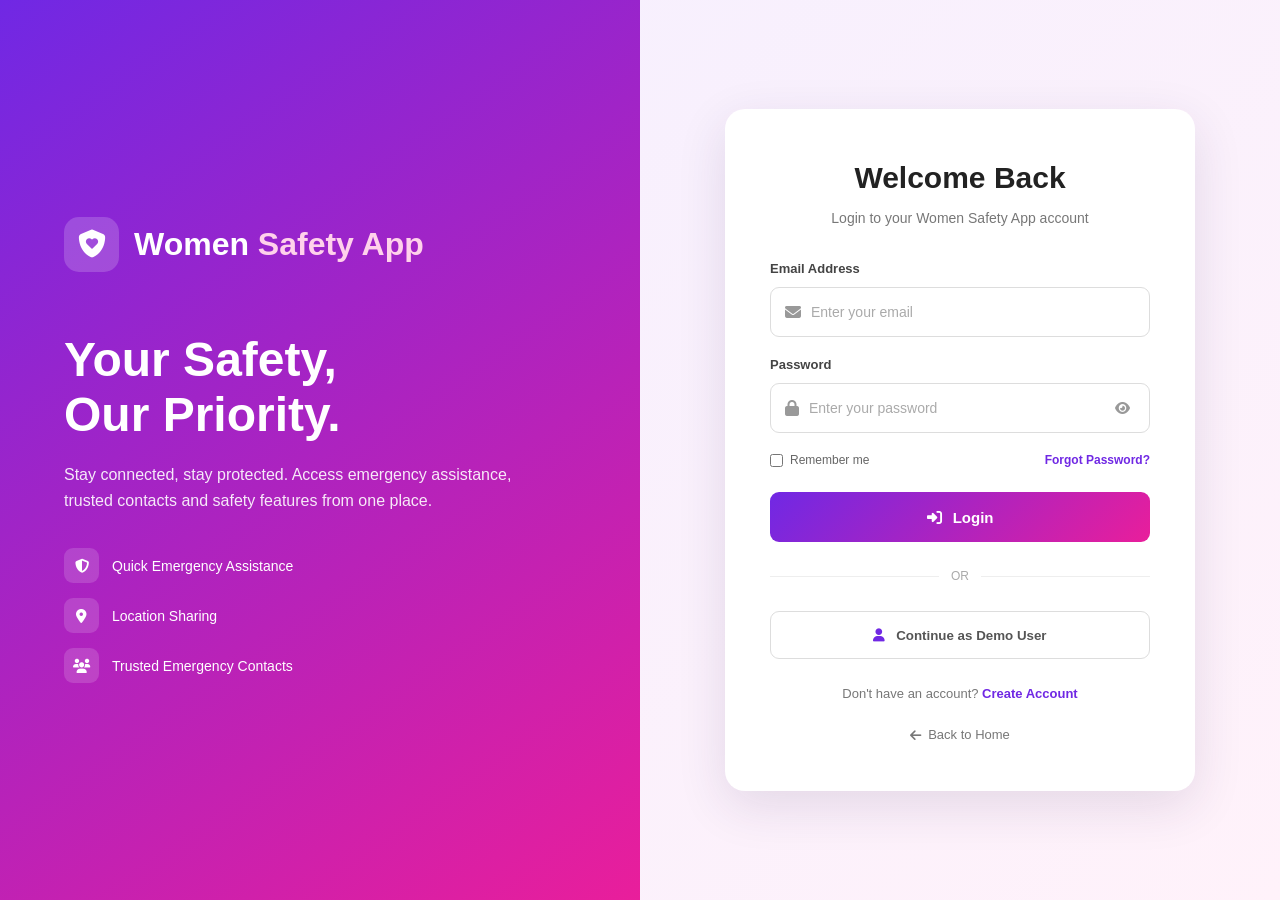
==== commit 0a465b83: "Add files via upload" ====
--- a/index.html
+++ b/index.html
@@ -64,11 +64,7 @@
             </a>
         </nav>
 
-        <div id="authButton">
-            <a href="login.html" class="login-btn">
-                Login
-            </a>
-        </div>
+    
     </header>
 
 
--- a/css/style.css
+++ b/css/style.css
@@ -70,7 +70,7 @@
 
 .navbar nav {
     display: flex;
-    gap: 21px;
+    gap: 28px;
     margin-left: auto;
 }
 
@@ -2653,3 +2653,47 @@
     background: #4c1d95;
     transform: translateY(-2px);
 }
+
+
+/* Red Active SOS Button */
+.sos-btn {
+    background: #dc2626 !important;
+    color: #ffffff !important;
+    border: 2px solid #991b1b !important;
+    border-radius: 12px;
+    padding: 15px 28px;
+    font-size: 19px;
+    font-weight: bold;
+    box-shadow: 0 5px 0 #991b1b;
+    cursor: pointer;
+    transition: 0.2s ease;
+}
+
+.sos-btn i {
+    color: #ffffff !important;
+}
+
+.sos-btn:hover {
+    background: #991b1b !important;
+    transform: translateY(-2px);
+}
+
+
+/* Fix: Show Login button */
+form#loginForm button.login-submit {
+    display: block !important;
+    visibility: visible !important;
+    opacity: 1 !important;
+    width: 100%;
+    min-height: 50px;
+    margin: 15px 0;
+    background: linear-gradient(135deg, #7028e4, #e91e9b);
+    color: #ffffff;
+    border: none;
+    border-radius: 9px;
+    font-size: 15px;
+    font-weight: 700;
+    cursor: pointer;
+    position: relative;
+    z-index: 10;
+}
